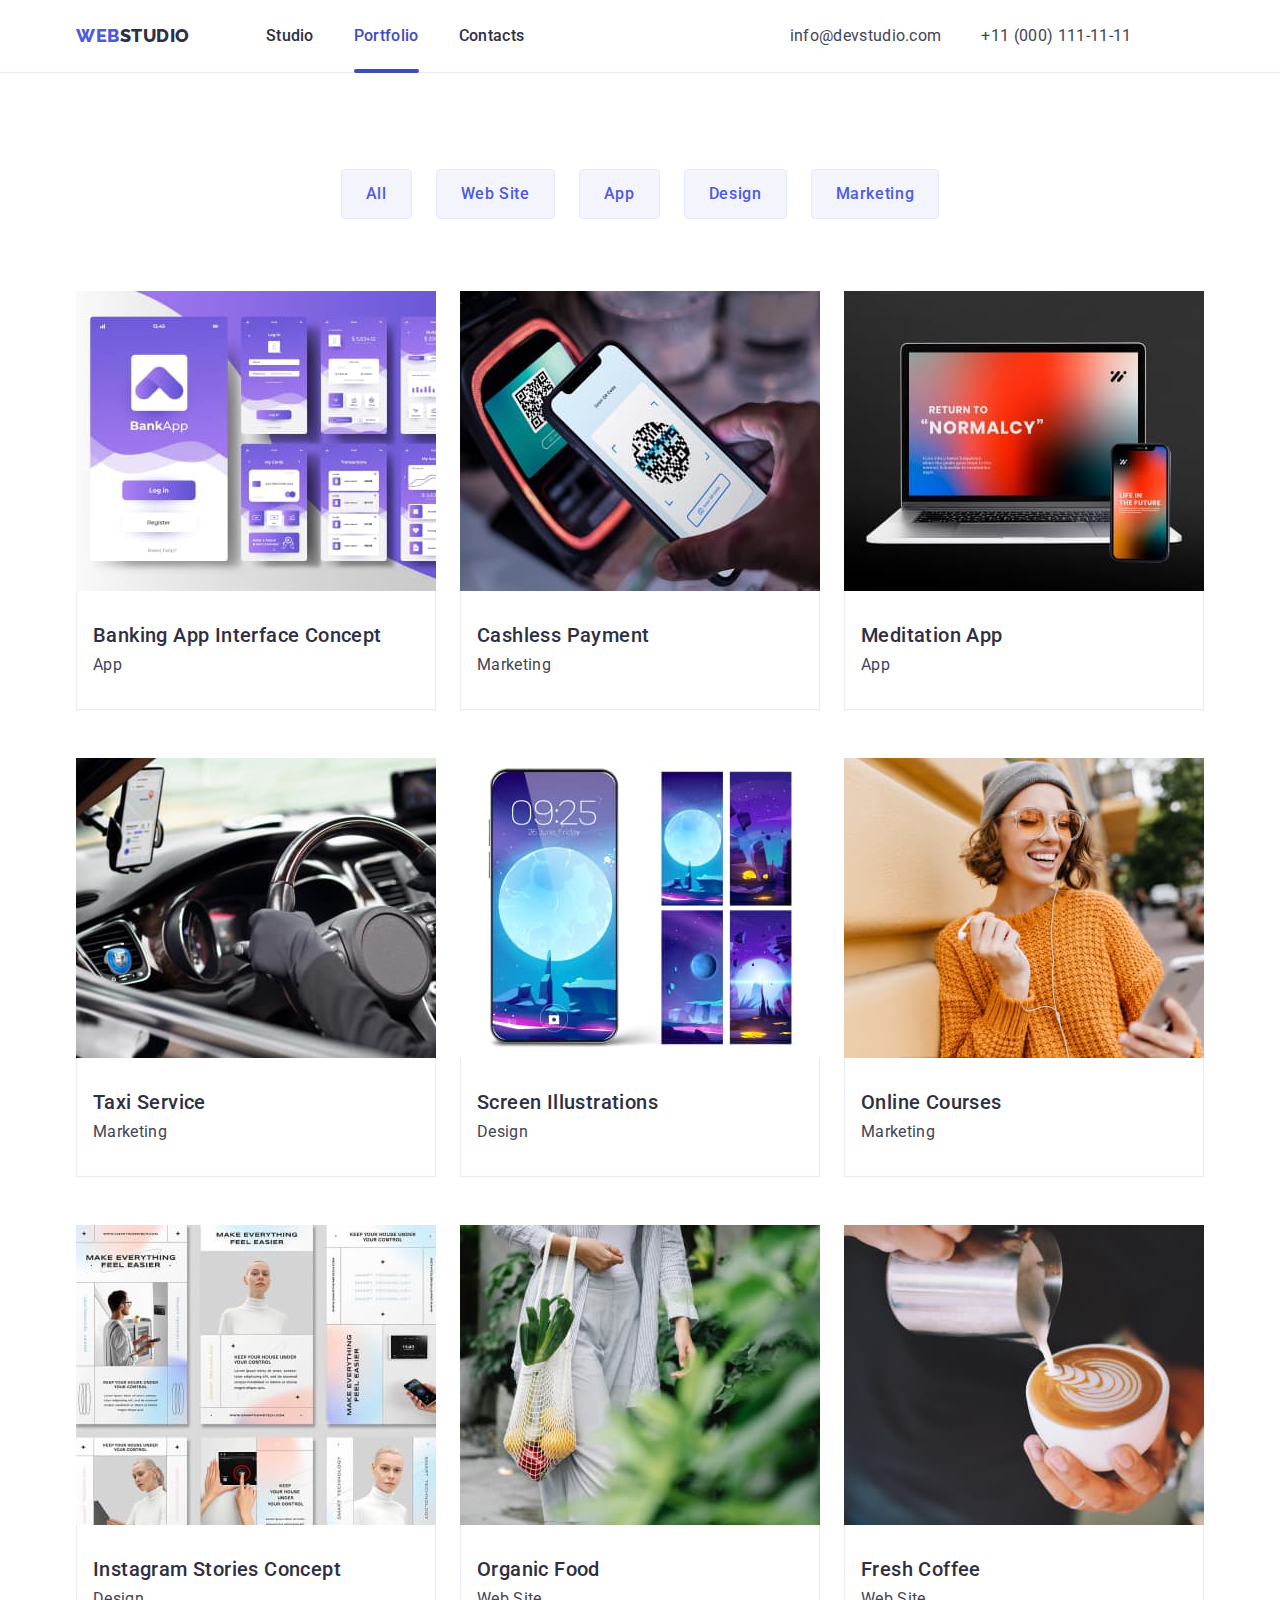
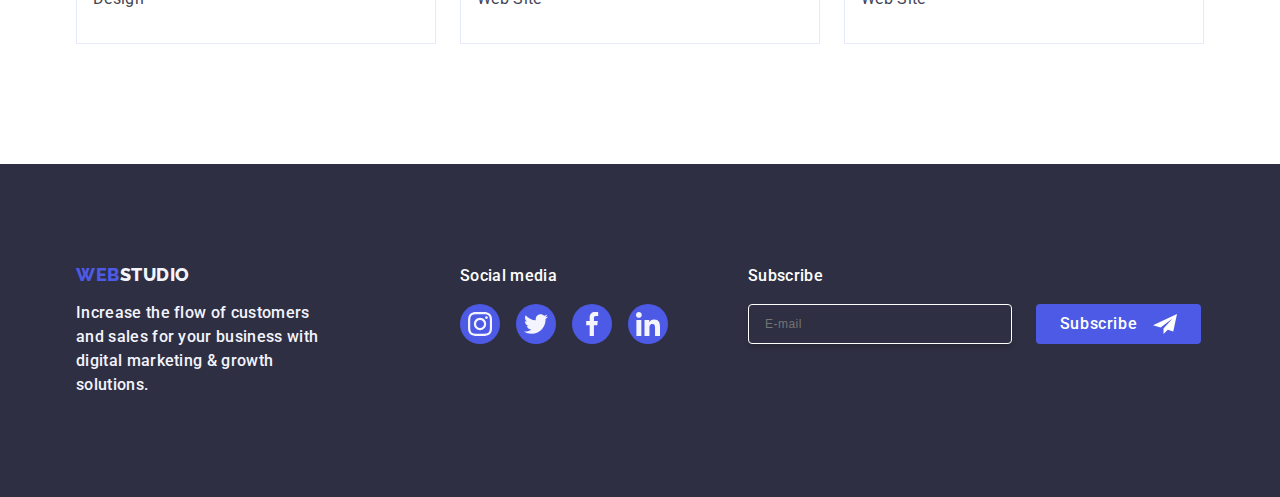
==== portfolio.html @ 2d486ebd "new reposytory" ====
<!DOCTYPE html>
<html lang="en">

<head>
    <meta charset="UTF-8">
    <meta name="viewport" content="width=device-width, initial-scale=1.0">
    <title>Document</title>
    <link href="https://fonts.googleapis.com/css2?family=Raleway:wght@800&family=Roboto:wght@400;500;700;900&display=swap"
        rel="stylesheet" />
    <link rel="stylesheet" href="https://cdnjs.cloudflare.com/ajax/libs/modern-normalize/2.0.0/modern-normalize.min.css"
        integrity="sha512-4xo8blKMVCiXpTaLzQSLSw3KFOVPWhm/TRtuPVc4WG6kUgjH6J03IBuG7JZPkcWMxJ5huwaBpOpnwYElP/m6wg=="
        crossorigin="anonymous" referrerpolicy="no-referrer" />
    <link rel="stylesheet" href="./css/styles.css">
</head> 
<body> 
    <header class="header-portfolio">
        <div class="div-portfolio container">
        <nav class="nav-portfolio">
            <a class="link logo" href="./index.html">Web<span class="logo-studio">Studio</span></a>          
            <ul class="list menu">                
                <li><a class="link link-nav style-header-portfolio-index" href="./index.html">Studio</a></li>
                <li><a class="link link-nav style-header-portfolio-index link-active" href="./portfolio.html">Portfolio</a></li>
                <li><a class="link link-nav style-header-portfolio-index" href="">Contacts</a></li>
            </ul>
        </nav>
        <address class="address address-top-portfolio">
        <ul class="list gap-forty">
            <li><a class="link link-portfolio" href="mailto:info@devstudio.com">info@devstudio.com</a></li>
            <li><a class="link link-portfolio" href="tel:+110001111111">+11 (000) 111-11-11</a></li>
        </ul>
        </address>
        </div>
    </header>
    <main>
        <section class="section-portfolio">
            <div class="container">
            <h1 class="visually-hidden">Wewnątrz tej sekcji musi być tekst-bedzie on ukryty</h1> <!--I sekcja-->
            <ul class="list justyfy gap-twenty-four">
            <li><button type="button" class="filter-button style-button-portfolio">All</button></li>
            <li><button type="button" class="filter-button style-button-portfolio">Web Site</button></li>
            <li><button type="button" class="filter-button style-button-portfolio">App</button></li>
            <li><button type="button" class="filter-button style-button-portfolio">Design</button></li>
            <li><button type="button" class="filter-button style-button-portfolio">Marketing</button></li>
            </ul>
            <ul class="list style-section-list">
            <li class="calc-forty-eight">
                <a class="link link-portfolio-style" href="">
                    <div class="contener-window">
                        <img src="./images/bankapp.jpg" width="360" height="300" alt="purple deskop with seven screens">
                        <p class="text-window">14 Stylish and User-Friendly App Design Concepts · Task Manager App · Calorie Tracker App · Exotic Fruit Ecommerce App ·
                        Cloud Storage App</p>
                    </div>
            <div class="section-style-photos">
                <h2 class="main-h-two text-decoration margin-bottom-eight">Banking App Interface Concept</h2>
                <p class="description">App</p>
            </div></a></li>
            <li class="calc-forty-eight">
                <a class="link link-portfolio-style" href="">
                    <div class="contener-window">
                        <img src="./images/nfc.jpg" width="360" height="300" alt="The moment you you pay with NFC">
                        <p class="text-window">14 Stylish and User-Friendly App Design Concepts · Task Manager App · Calorie Tracker App ·
                        Exotic Fruit Ecommerce App ·
                        Cloud Storage App</p>
                    </div>
            <div class="section-style-photos">
                <h2 class="main-h-two text-decoration margin-bottom-eight">Cashless Payment</h2>
                <p class="description">Marketing</p>
            </div></a></li>

            <li class="calc-forty-eight"><a class="link link-portfolio-style" href="">
                <div class="contener-window">
                <img src="./images/meditationapp.jpg" width="360" height="300" alt="screen of laptop and phone with red deskops">
                <p class="text-window">14 Stylish and User-Friendly App Design Concepts · Task Manager App · Calorie Tracker App ·
                    Exotic Fruit Ecommerce App ·
                    Cloud Storage App</p>
                </div>
            <div class="section-style-photos ">
                <h2 class="main-h-two text-decoration margin-bottom-eight">Meditation App</h2>
                <p class="description">App</p>
            </div></a></li>

            <li class="calc-forty-eight"><a class="link link-portfolio-style" href="">
                <div class="contener-window">
                    <img src="./images/taxi.jpg" width="360" height="300" alt="cockpit of taxi's driver">
                    <p class="text-window">14 Stylish and User-Friendly App Design Concepts · Task Manager App · Calorie Tracker App ·
                        Exotic Fruit Ecommerce App ·
                        Cloud Storage App</p>
                </div>
            <div class="section-style-photos">
                <h2 class="main-h-two text-decoration margin-bottom-eight">Taxi Service</h2>
                <p class="description">Marketing</p>
            </div></a></li>

            <li class="calc-forty-eight"><a class="link link-portfolio-style" href="">
                <div class="contener-window">
                    <img src="./images/screenphone.jpg" width="360" height="300" alt="photos of theme on mobile phone">
                    <p class="text-window">14 Stylish and User-Friendly App Design Concepts · Task Manager App · Calorie Tracker App ·
                        Exotic Fruit Ecommerce App ·
                        Cloud Storage App</p>
                </div>
            <div class="section-style-photos">
                <h2 class="main-h-two text-decoration margin-bottom-eight">Screen Illustrations</h2>
                <p class="description">Design</p>
            </div></a></li>

            <li class="calc-forty-eight "><a class="link link-portfolio-style" href="">
                <div class="contener-window">
                    <img src="./images/onlinecourse.jpg" width="360" height="300" alt="Woman with headphones during online course">
                    <p class="text-window">14 Stylish and User-Friendly App Design Concepts · Task Manager App · Calorie Tracker App ·
                    Exotic Fruit Ecommerce App ·
                    Cloud Storage App</p>
                </div>
            <div class="section-style-photos">
                <h2 class="main-h-two text-decoration margin-bottom-eight">Online Courses</h2>
                <p class="description">Marketing</p>
            </div></a></li>

            <li class="calc-forty-eight"><a class="link link-portfolio-style" href="">
                <div class="contener-window">
                    <img src="./images/instagram.jpg" width="360" height="300" alt="Six photos with instruction about stories concept">
                    <p class="text-window">14 Stylish and User-Friendly App Design Concepts · Task Manager App · Calorie Tracker App ·
                    Exotic Fruit Ecommerce App ·
                    Cloud Storage App</p>
                </div>
                    <div class="section-style-photos ">
                <h2 class="main-h-two text-decoration margin-bottom-eight">Instagram Stories Concept</h2>
                <p class="description">Design</p>
            </div></a></li>
            <li class="calc-forty-eight"><a class="link link-portfolio-style" href="">
                <div class="contener-window">
                    <img src="./images/organicfood.jpg" width="360" height="300" alt="Woman with a healthy food in a bag">
                    <p class="text-window">14 Stylish and User-Friendly App Design Concepts · Task Manager App · Calorie Tracker App ·
                    Exotic Fruit Ecommerce App ·
                    Cloud Storage App</p>
                </div>
            <div class="section-style-photos">
                <h2 class="main-h-two text-decoration margin-bottom-eight">Organic Food</h2>
                <p class="description">Web Site</p>
            </div></a></li>

            <li class="calc-forty-eight"><a class="link link-portfolio-style" href="">
                <div class="contener-window">
                    <img src="./images/freshcoffe.jpg" width="360" height="300" alt="Cup of coffee holding by barista">
                    <p class="text-window">14 Stylish and User-Friendly App Design Concepts · Task Manager App · Calorie Tracker App ·
                        Exotic Fruit Ecommerce App ·
                        Cloud Storage App</p>
                    </div>
            <div class="section-style-photos">
                <h2 class="main-h-two text-decoration margin-bottom-eight">Fresh Coffee</h2>
                <p class="description">Web Site</p>
            </div></a></li>
        </ul>
        </div>
        </section>
    </main>
    <footer class="footer">
    <div class="container footer-portfolio">
        <div class=" margin-right">
        <a href="/" class="link logo footer-link-style">Web<span class="footer-studio">Studio</span></a>
        <p class="akapit-footer"> Increase the flow of customers and sales for your business with digital marketing & growth solutions.</p>
        </div>
        <div class="margin-right-eighty">
            <p class="social-media-footer">Social media</p>
            <ul class="ul-social-media-footer">
                <li class="li-social-media">
                    <a href="#" class="link-footer">
                        <svg width="24" height="24" class="fill">
                            <use href="./images/icons.svg#icon-instagram-2"> </use>
                        </svg>
                    </a>
                </li>
                <li class="li-social-media">
                    <a href="#" class="link-footer">
                        <svg width="24" height="24" class="fill">
                            <use href="./images/icons.svg#icon-twitter-1"> </use>
                        </svg>
                    </a>
                </li>
                <li class="li-social-media">
                    <a href="#" class="link-footer">
                        <svg width="24" height="24" class="fill">
                            <use href="./images/icons.svg#icon-facebook-1"> </use>
                        </svg>
                    </a>
                </li>
                <li class="li-social-media">
                    <a href="#" class="link-footer">
                        <svg width="24" height="24" class="fill">
                            <use href="./images/icons.svg#icon-linkedin-1"> </use>
                        </svg>
                    </a>
                </li>
            </ul>
        </div>
        <div class="formular">
            <p class="p-formular">Subscribe</p>
            <form class="form-formular gap-twenty-four ">
                <label class="label">
                    <input class="input-formular" name="bracket" type="email" placeholder="E-mail" required/>
                </label>
                <button type="submit" class="button-formular">Subscribe
                    <svg width="24" height="24" class="svg-formular">
                        <use href="./images/icons.svg#icon-Frame-3"></use>
                    </svg>
                </button>
            </form>
        </div>
        </div>
    </footer>
</body>
 </html>
---- css/styles.css ----
:root{
--navy-blue-color:#2e2f42;
--iris-color: #4d5ae5;
--ocean-color: #404bbf;
--green-color:#31D0AA; 
--slate-color: #434455;
--white-color: #ffffff;
--cloud-color: #f4f4fd;
--light-slate-color: #8E8F99;
--corn-flower-color:#E7E9FC;
--navy-blue-modal-color:#F4F4FD;
--second-heading-size:36px;
--second-heading-weight:700;
--third-heading-size:20px;
--third-heading-weight:500;
/*tu wpisujemy wszystkie kolory na stornie z figmy style guide*/
}
*{
    box-sizing: border-box;
    padding: 0;
    margin: 0;
}
body {
    font-family: 'Roboto', sans-serif;
    color: var(--slate-color);
    background-color: #FFFFFF;
    font-weight: 500;
}

/*tam gdzie nie ma przydzielonego pliku html to znaczy ze jest wspolny*/
img {
    display: block;
}
li{list-style-type:none;}

.logo{  
    font-family: "Raleway", sans-serif;
    font-weight: 800;
    font-size: 18px;
    line-height: 1.17;
    letter-spacing: 0.03em;
    text-transform: uppercase;
    color:var(--iris-color);
    text-decoration: none;
    margin-right: 76px;     /* <-- dodałem to przed chwilą*/
}

.link{
 text-decoration: none; /*dodałem padding tutaj w hw02 tu go nie bylo*/ 
 padding: 24px 0;
}
.logo-studio{
    color:var(--navy-blue-color);
/*logo studio nalezy do portfolio*/
}

.list{ 
    list-style: none;
    display: flex; /*<-- dodałem to w hw03*/
    /*margin: 0;/*<-- dodałem to w hw03 być może trzeba będzie usunąć*/
    padding-left: 0;/*<-- dodałem to w hw03 być może trzeba będzie usunąć*/
}

.link-nav{  
font-weight: 500;
font-size: 16px;
line-height: 1.5;
letter-spacing: 0.02em;
color: #2e2f42;
text-decoration: none;
display: inline-block;
}

.link:hover{
    color:var(--ocean-color);
} /*Pseudoklasa podświetlająca przy najeździe myszki */

.link:focus{
color:var(--ocean-color);
} /*podświetlenie butonna(obszaru w koło napisu) */

.address{
    font-style: normal;
    padding-left: 332px;
    font-weight: 400;
}
.address-top-index{
    margin: auto;
    padding-left: 193px;

        /* bo margin jest 16 w linkach a ja nie mam marginu w addresie- reguluje to paddingiem*/
}
.address-top-portfolio{
    margin: auto;
    padding-left: 193px;
    /*tylko portfolio*/
}
.address-link{
font-size: 16px;
line-height: 1.5;
color: var(--slate-color);
list-style: none;
letter-spacing: 0.02em;
text-decoration: none;
}
.address-link:hover{
    color: var(--ocean-color);
}
.address-link:focus{
    color: var(--ocean-color);
}

.filters-list{
color: #4D5AE5;
}

.filter-button:hover{
    color: var(--white-color);
    background-color: var(--ocean-color);
    border: 1px solid transparent;
    box-shadow: 0px 3px 1px rgba(0, 0, 0, 0.1),
        0px 2px 1px rgba(0, 0, 0, 0.08),
        0px 2px 2px rgba(0, 0, 0, 0.12);
}
.filter-button:focus{
    color: var(--white-color);
    background-color:var(--ocean-color);
    border: 1px solid transparent;
    box-shadow: 0px 3px 1px rgba(0, 0, 0, 0.1),
        0px 2px 1px rgba(0, 0, 0, 0.08),
        0px 2px 2px rgba(0, 0, 0, 0.12);
} 

.filter-button{
    font-family: inherit;
    font-weight: 500;
    font-size: 16px;
    line-height: 1.5;
    letter-spacing: 0.04em;
    cursor: pointer;   
    color:var(--iris-color);
    background-color: var(--cloud-color);
/*filter-button należy do Portfolio*/
transition: color 250ms cubic-bezier(0.4, 0, 0.2, 1),
        background-color 250ms cubic-bezier(0.4, 0, 0.2, 1),
        border-color 250ms cubic-bezier(0.4, 0, 0.2, 1),
        box-shadow 250ms cubic-bezier(0.4, 0, 0.2, 1); /*HW-05*/
}

.main-h-two{
    font-weight: 500;
    font-size: 20px;
    line-height: 1.2;
    letter-spacing: 0.02em;
    color: var(--navy-blue-color);
/*main-h-two nalezy do portfolio*/
}
.description{
line-height: 1.5;
letter-spacing: 0.02em;
/*nalezy do portfolio*/
color: var(--slate-color);
}
.footer{
    background-color: var(--navy-blue-color);
    line-height: 1.5;
    letter-spacing: 0.02em;
    padding: 100px 0;
    /*nalezy do portfolio*/
}
.footer-studio{
    color: var(--cloud-color);
/*nalezy do portfolio*/
}
.footer-studio-index{
    color: var(--cloud-color);
    background-color: var(--navy-blue-color);
}
.footer-index{
    line-height: 1.5;
    background-color: var(--navy-blue-color);
    letter-spacing: 0.02em;
    padding: 100px 0;
}

.section-four{
    background-color: var(--cloud-color);
/*nalezy do index*/
padding: 120px 0;
}
.header-four{
    font-size: 36px;
    line-height: 1.11;
    text-align: center;
    letter-spacing: 0.02em;
    text-transform: capitalize;
    color: var(--navy-blue-color);
    margin-bottom: 72px;
/*nalezy do index*/
}
.markguerrero{
    background-color: var(--white-color);
    border-radius: 0px 0px 4px 4px;
/*nalezy do index*/
}
.generalheader{
font-weight: 500;
font-size: 20px;
line-height: 1.2;
letter-spacing: 0.02em;
color: var(--navy-blue-color);
text-align: center;
margin-bottom: 8px;
/*nalezy do index w sekcji 4*/
}
.akapit{
font-size: 16px;
line-height: 1.5;
letter-spacing: 0.02em;
text-align: center;
/*nalezy do index tylko w sekcji 4*/
padding-bottom: 8px;
}
.header-three{
    font-size: 36px;
    line-height: 1.11;
    text-align: center;
    letter-spacing: 0.02em;
    text-transform: capitalize;
    color: var(--navy-blue-color);
/*nalezy do index*/
    margin-bottom: 72px;
}
.header-two{
    font-weight: 500;
    font-size: 20px;
    line-height: 1.2;
    letter-spacing: 0.02em;
    color: var(--navy-blue-color);

/*nalezy do index*/
}
.akapit-two{
    line-height: 1.5;
    letter-spacing: 0.02em;
    color: var(--slate-color);
/*nalezy do index*/
}
.section-one{
    background-color: var(--navy-blue-color);
    padding: 188px 0;

/*nalezy do index*/
}
.header-one{
    font-size: 56px;
    font-family: 'Roboto', sans-serif;
    font-weight: 700;
    line-height: 1.07;
    text-align: center;
    letter-spacing: 0.02em;
    color: var(--white-color);
    max-width: 496px;
    /*nalezy do index*/
}
.padding-index{
    margin: auto; 
}
.button-one{
    background-color: var(--iris-color);
    color: var(--white-color);
    font-family: 'Roboto',sans-serif;
    font-weight: 500;
    font-size: 16px;
    line-height: 1.5;
    letter-spacing: 0.04em;
    cursor: pointer;
    /*nalezy do index*/
    display: block; /*nowe!*/
    min-width: 169px; /*nowe!*/
    height: 56px; /*nowe!*/
    border: none; /*nowe!*/
    border-radius: 4px; /*nowe!*/
    cursor: pointer; /*nowe!*/
    transition: background-color 250ms cubic-bezier(0.4, 0, 0.2, 1); /*hw-05*/
}
.button-margin{
    margin-left: 488.5px;
    margin-top: 48px;
}
.button-one:hover{
background-color: var(--ocean-color);
}
.button-one:focus{
    background-color: var(--ocean-color);
}
.logo-header{
    color: var(--navy-blue-color);
    /*nalezy do index*/
}

.link-index{
    font-size: 16px;
    line-height: 1.5;
    letter-spacing: 0.02em;
    color:var(--slate-color);
    /*nalezy do index*/
    transition: color 250ms cubic-bezier(0.4, 0, 0.2, 1);
}
.akapit-footer{
    color: var(--cloud-color);
    max-width: 264px;
    
}
.link-portfolio{
    line-height: 1.5;
    letter-spacing: 0.02em;
    color: var(--slate-color);
    /*nalezy do porfolio*/
    transition: color 250ms cubic-bezier(0.4, 0, 0.2, 1);
}
.header{
    border-bottom: 1px solid #e7e9fc;
    box-shadow: 0px 2px 1px rgba(46, 47, 66, 0.08),
        0px 1px 1px rgba(46, 47, 66, 0.16),
        0px 1px 6px rgba(46, 47, 66, 0.08);
}

.div{
    display: flex;
}
.container{
    width: 1158px;
    margin: 0 auto;
    padding-left: 15px;
    padding-right: 15px;
}
.nav{
    display: flex;
    align-items: center;
}
.menu{
    display: flex;
    gap: 40px; 
}
.section-two{
    padding: 120px 0;
    font-weight: 400;
}
.list-section-two{
    list-style: none;
    display: flex;
    gap: 24px;
/*dodano klasę do hw03*/
}
.style-two{
    width: calc((100% - 72px)/4); /*to jest trudne*/
}

.section-three{
    padding-bottom: 120px;
}

.style-three{
   flex-basis: calc((100%-3*16px)/3);
}
.padding-eight{
    margin-bottom: 8px;
}
.gap-forty{
    gap: 40px;
}
.gap-twenty-four{
    gap: 24px;
}
.div-section-four{
    padding: 32px 0px;
}
.footer-link-style{
    display: inline-block;
    margin-bottom: 16px;
    padding: 0;
}
.header-portfolio{
    border-bottom: 1px solid #e7e9fc;
}
.div-portfolio{
    display: flex;
    width: 1158px;
    margin: 0 auto;
    padding: 0 15px;
}
.nav-portfolio{
    display: flex;
    align-items: center;
}
.style-header-portfolio-index{
    padding: 24px 0;
    /*HW-05 poniżej dodano*/
}

.link-active{
    /*HW-05 poniżej dodano*/
        position: relative;
        color: var(--ocean-color);
        transition: color 250ms cubic-bezier(0.4, 0, 0.2, 1);
}
.link-active::after{
    content: "";
    position: absolute;
    left: 0;
    bottom: -1px;
    height: 4px;
    background-color: var(--ocean-color);
    border-radius: 2px;
    width: 100%;
}



.section-portfolio{
    padding-top: 96px;
    padding-bottom: 120px;
}
.justyfy{
    justify-content: center;
    margin-bottom: 72px;
}
.style-button-portfolio{
    padding: 12px 24px;
    border: 1px solid #e7e9fc;
    border-radius: 4px;
}
.style-section-list{
    flex-wrap: wrap;
    column-gap: 24px;
    row-gap: 48px;
    }
.calc-forty-eight{
    display: block; 
    width: calc((100% - 48px)/3);
    cursor: pointer;
    font-weight: 400;
}
.section-style-photos{
    padding: 32px 16px;
    border: 1px solid #e7e9fc;
    border-top: none;
}
.visually-hidden{
    position: absolute;
    width: 1px;
    height: 1px;
    margin: -1px;
    border: 0;
    padding: 0;
    white-space: nowrap;
    clip-path: inset(100%);
    clip: rect(0 0 0 0);
    overflow: hidden;
}
.margin-bottom-eight{
    margin-bottom: 6px;
}
.text-decoration{
    text-decoration: none;
}

.style-section-index{
    max-width: 1440px;
    background-repeat: no-repeat;
    background-position: center;
    background-size: cover;
    background-image: linear-gradient(rgba(46, 47, 66, 0.7), rgba(46, 47, 66, 0.7)), url(../images/people-office.jpg);
    margin: auto;
}
.div-icon-index{
    display: flex;
    align-items: center;
    justify-content: center;
    height: 112px;
    background-color: var(--cloud-color);
    border-radius: 4px;
    margin-bottom: 8px;
}
.socials-index{
    display: flex;
    justify-content: center;
    gap: 24px;
}
.instagram{
    width: 40px;
    height: 40px;
}
.link-socials{
    width: 100%;
    height: 100%;
    background-color: var(--iris-color);
    border-radius: 50%;
    display: flex;
    align-items: center;
    justify-content: center;
    transition: background-color 250ms cubic-bezier(0.4, 0, 0.2, 1);
    /*hw-05*/

}
.link-socials:hover{
    background-color: var(--ocean-color);
}
.link-socials:focus{
    background-color: var(--ocean-color);
}
.svg-socials{
    fill: var(--cloud-color) /*hw-04*/
}
.section-five{
    padding-top: 120px;
    padding-bottom: 120px;
}
.customers{
    font-size: 36px;
    line-height: 1.11;
    color: var(--navy-blue-color);
    margin-bottom: 72px;
    padding-left: 472.5px;
}
.customers-list{
    display: flex;
    gap: 24px;
}
.customers-logos{
    width: calc((100% - 120px) / 6);
    height: 88px;   
}
.customers-link{
    width: 100%;
    height: 100%;
    border: 1px solid #8e8f99;
    border-radius: 4px;
    display: flex;
    align-items: center;
    justify-content: center;
    color: var(--light-slate-color);
    transition: border-color 250ms cubic-bezier(0.4, 0, 0.2, 1),
            color 250ms cubic-bezier(0.4, 0, 0.2, 1);
}
.customers-link:hover{
    border-color: var(--ocean-color);
    color: var(--ocean-color);
}
.customers-link:focus{
    border-color: var(--ocean-color);
    color: var(--ocean-color);
}
.customers-svg{
    fill: currentColor;
}
.div-footer{
    display: flex;
    align-items: baseline;
}
.margin-right{
    margin-right: 120px;
}
.social-media-footer{
font-weight: 500;
font-size: 16px;
line-height: 1.5;
letter-spacing: 0.02em;
color: var(--white-color);
margin-bottom: 16px;
}
.ul-social-media-footer{
    display: flex;
    gap: 16px;
}
.li-social-media{
    height: 40px;
    width: 40px;
}
.link-footer{
    width: 100%;
    height: 100%;
    background-color: var(--iris-color);
    border-radius: 50%;
    display: flex;
    align-items: center;
    justify-content: center;
        transition: background-color 250ms cubic-bezier(0.4, 0, 0.2, 1);
            /*hw-05*/
}
.link-footer:hover {
    background-color: var(--green-color);
}
.link-footer:focus{
    background-color: var(--green-color);
}
.link-portfolio-style{
    display: block;
    padding: 0;
    transition: box-shadow 250ms cubic-bezier(0.4, 0, 0.2, 1);
}
.link-portfolio-style:hover .text-window{
    box-shadow: 0px 1px 6px rgba(46, 47, 66, 0.08),
            0px 1px 1px rgba(46, 47, 66, 0.16),
            0px 2px 1px rgba(46, 47, 66, 0.08);
    transform: translateY(0%);
}
.link-portfolio-style:focus .text-window{
    box-shadow: 0px 1px 6px rgba(46, 47, 66, 0.08),
            0px 1px 1px rgba(46, 47, 66, 0.16),
            0px 2px 1px rgba(46, 47, 66, 0.08);
    transform: translateY(0%);
}
.footer-portfolio{
    display: flex;
    align-items: baseline;
}
.fill{
    fill: var(--cloud-color);
}
.box-shadow{
        box-shadow: 0px 1px 6px rgba(46, 47, 66, 0.08),
                0px 1px 1px rgba(46, 47, 66, 0.16),
                0px 2px 1px rgba(46, 47, 66, 0.08);

}
.modal{
    position: fixed;
    top: 0;
    left: 0;
    width: 100%;
    height: 100%;
    background-color: rgba(46, 47, 66, 0.4);
    transition: opacity 250ms cubic-bezier(0.4,0,0.2,1), visibility 250ms cubic-bezier(0.4, 0, 0.2, 1);
}
.is-hidden{
    opacity: 0;
    visibility: hidden;
    pointer-events: none;
}
.modal-window{
    padding: 72px 24px 24px 24px;
        /*hw-06*/
    position: absolute;
    top: 50%;
    left: 50%;
    transform: translate(-50%, -50%) scale(1);
    width: 408px;
    min-height: 584px;
    background: #fcfcfc;
    box-shadow: 0px 1px 1px rgba(0, 0, 0, 0.14),
        0px 1px 3px rgba(0, 0, 0, 0.12),
        0px 2px 1px rgba(0, 0, 0, 0.2);
    border-radius: 4px;
    transition: transform 250ms cubic-bezier(0.4, 0, 0.2, 1);
}
.modal-button{
    position: absolute;
    top: 24px;
    right: 24px;
    width: 24px;
    height: 24px;
    border-radius: 50%;
    display: flex;
    align-items: center;
    justify-content: center;
    background-color: var(--corn-flower-color);
    border: 1px solid rgba(0, 0, 0, 0.1);
    padding: 0;
    cursor: pointer;
    transition: background-color 250ms cubic-bezier(0.4, 0, 0.2, 1), border 250ms cubic-bezier(0.4, 0, 0.2, 1);
}
.modal-button:hover,
.modal-button:focus{
    background-color: var(--ocean-color);
    border: none;
    fill: var(--white-color);
}
.svg-modal{
    transition: fill 250ms cubic-bezier(0.4, 0, 0.2, 1);
}
.svg-modal:hover,
.svg-modal:focus{
    fill: var(--white-color);
}
.contener-window{
    position: relative;
    overflow: hidden;
}
.text-window{
    position: absolute;
    top:0;
    font-size: 16px;
    line-height: 1.5;
    letter-spacing: 0.02em;
    color:var(--cloud-color);
    padding: 40px 32px;
    background: var(--iris-color);
    height: 100%;
    width: 100%;
    transform: translateY(100%);
    transition: transform 250ms cubic-bezier(0.4, 0, 0.2, 1);
}
.formular{
    margin-top: 0;
}
.margin-right-eighty{
    margin-right: 80px;
}
.p-formular{
    margin-bottom: 16px;
    font-weight: 500;
    font-size: 16px;
    line-height: 1.5;
    letter-spacing: 0.02em;
    color: var(--white-color);
}
.form-formular{
    display: flex;
}
.label{

}
.input-formular{
    width: 264px;
    height: 40px;
    border: 1px solid var(--white-color);
    background-color: transparent;
    font-size: 12px;
    line-height: 1.5;
    letter-spacing: 0.04em;
    padding-left: 16px;
    box-shadow: 0px 4px 4px 0px rgba(0, 0, 0, 0.15);
    border-radius: 4px;
    color: var(--white-color);
}

.button-formular{
    min-width: 165px;
    height: 40px;
    display: flex;
    justify-content: center;
    align-items: center;
    font-family: 'Roboto', sans-serif;
    font-size: 16px;
    font-weight: 500;
    line-height: 1.5;
    letter-spacing: 0.04em;
    color: var(--white-color);
    cursor: pointer;
    background-color: var(--iris-color);
    border: none;
    border-radius: 4px;
}
.svg-formular{
    margin-left: 16px;
}
.p-modal{
    font-weight: 500;
    font-size: 16px;
    line-height: 1.5;
    text-align: center;
    letter-spacing: 0.02em;
    color: var(--navy-blue-color);
    margin-bottom: 16px;
}
.form-modal{
    margin-bottom: 8px;
}
.modal-label{
    font-size: 12px;
    line-height: 1.17;
    letter-spacing: 0.04em;
    color: var(--light-slate-color);
    display: block;
    margin-bottom: 4px;
}
.input-icon{
    position: relative;
}
.input{
    width: 100%;
    height: 40px;
    border: 1px solid rgba(46, 47, 66, 0.4);
    border-radius: 4px;
    background-color: transparent;
    padding-left: 38px;
    outline: transparent;
    transition: border-color 250ms cubic-bezier(0.4, 0, 0.2, 1);
}
.input:hover,
.input:focus,
.input:active {
    border-color: var(--iris-color);
}
.input:hover + .svg-form,
.input:focus + .svg-form,
.input:active + .svg-form {
    fill:var(--iris-color);
}
.svg-form{
    position: absolute;
    left: 16px;
    top:50%;
    transform: translateY(-50%);
    transition: fill 250ms cubic-bezier(0.4, 0, 0.2, 1);
}
.form-section-four{
    margin-bottom: 16px;
}
.textarea{
    width: 100%;
    height: 120px;
    font-size: 12px;
    line-height: 1.17;
    letter-spacing: 0.04em;
    color: rgba(46, 47, 66, 0.4);
    border: 1px solid rgba(46, 47, 66, 0.4);
    border-radius: 4px;
    background-color: transparent;
    padding: 8px 16px;
    outline: transparent;
    resize: none;
    transition: border-color 250ms cubic-bezier(0.4, 0, 0.2, 1);
}
.textarea:focus{
    border-color: var(--iris-color);
}
.textarea::placeholder{
    color: var(--white-color);
}
.form-section-five{
    margin-bottom: 24px;
}
.label-modal-five{
    display: block;
    font-size: 12px;
    line-height: 1.17;
    letter-spacing: 0.04em;
    color: var(--light-slate-color);
}
.label-modal-five::after {
    border: none;
    fill: var(--cloud-color);
}
.span-modal{
    width: 16px;
    height: 16px;
    border: 1px solid rgba(46, 47, 66, 0.4);
    border-radius: 2px;
    transition: background-color 250ms cubic-bezier(0.4, 0, 0.2, 1),
     border 250ms cubic-bezier(0.4, 0, 0.2, 1), fill 250ms cubic-bezier(0.4, 0, 0.2, 1);
    display: inline-flex;
    align-items: center;
    justify-content: center;
    fill: transparent;
}
.a-modal{
    color: var(--iris-color);
}
.button-modal{
    display: block;
    min-width: 169px;
    height: 56px;
    font-family: 'Roboto' sans-serif;
    font-size: 16px;
    font-weight: 500;
    line-height: 1.5;
    letter-spacing: 0.04em;
    color: var(--white-color);
    cursor: pointer;
    background-color: var(--iris-color);
    border: none;
    border-radius: 4px; /*jest wyżej, powtórka?*/
    font-size: 16px;/*jest wyżej, powtórka?*/
    font-weight: 500;/*jest wyżej, powtórka?*/
    line-height: 1.5;/*jest wyżej, powtórka?*/
    letter-spacing: 0.04em;/*jest wyżej, powtórka?*/
    color: var(--white-color);/*jest wyżej, powtórka?*/
    cursor: pointer;/*jest wyżej, powtórka?*/
    transition: background-color 250ms cubic-bezier(0.4, 0, 0.2, 1);
    margin: auto;
}
.visually-hidden:checked + .label-modal-five span{
    background-color: var(--ocean-color);
    border: none;
    fill: var(--cloud-color);
}
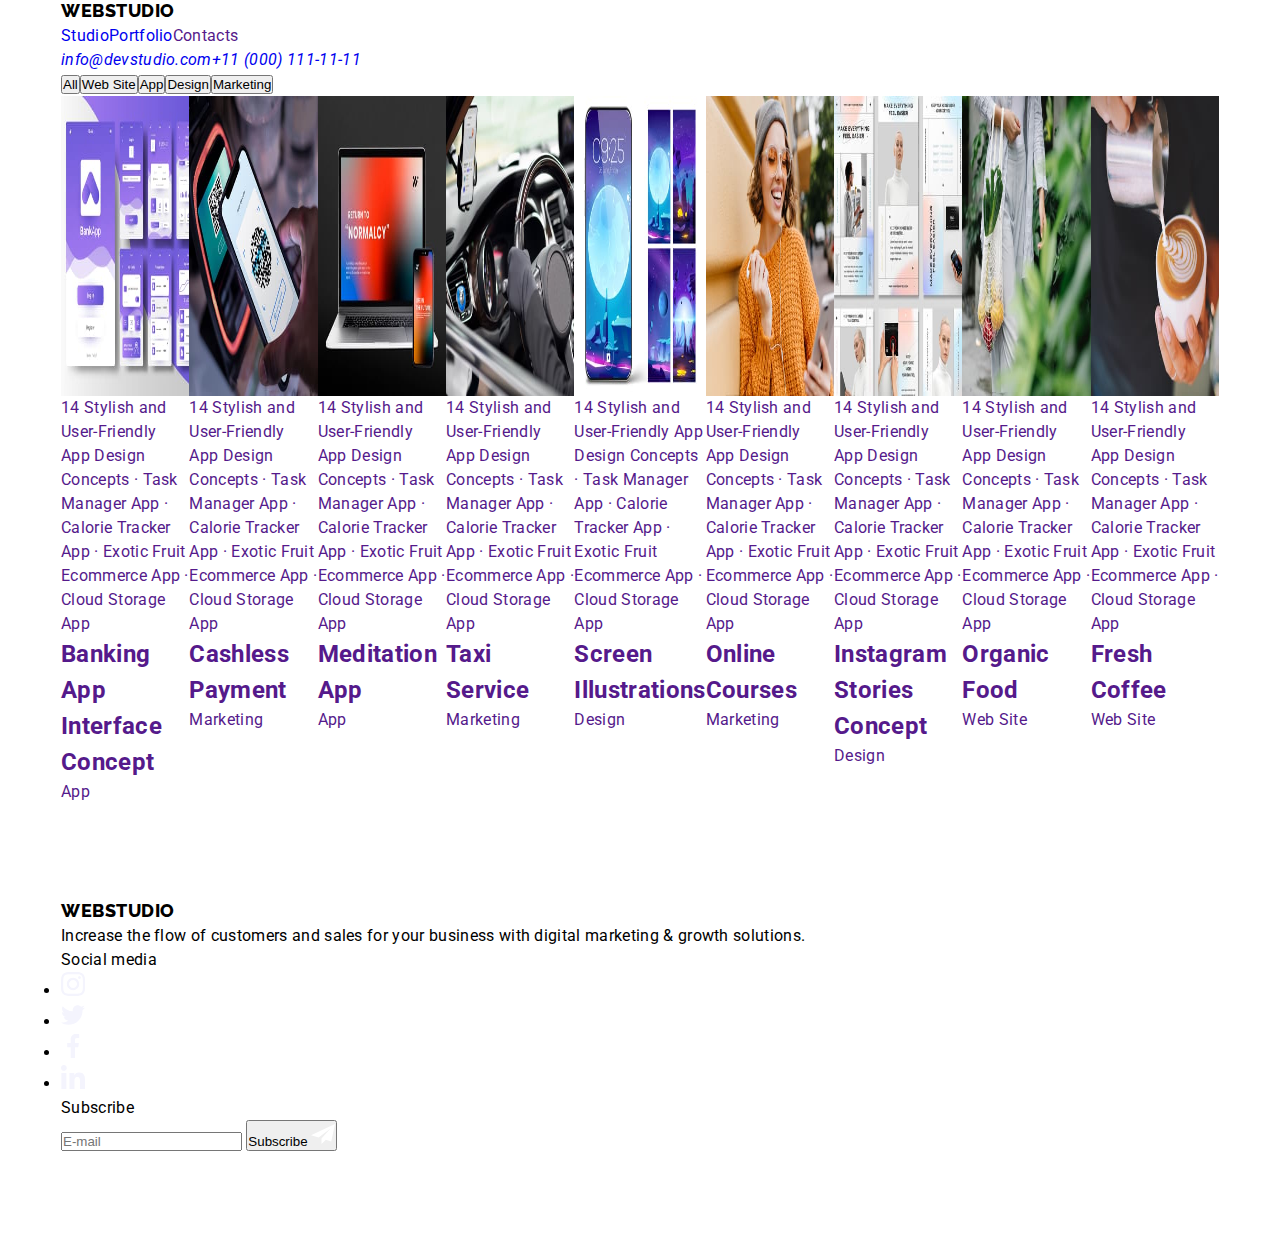
==== commit 8a683d31: "update" ====
--- a/portfolio.html
+++ b/portfolio.html
@@ -51,7 +51,7 @@
                         Cloud Storage App</p>
                     </div>
             <div class="section-style-photos">
-                <h2 class="main-h-two text-decoration margin-bottom-eight">Banking App Interface Concept</h2>
+                <h2 class="main-h-two text-decoration margin-bottom-six">Banking App Interface Concept</h2>
                 <p class="description">App</p>
             </div></a></li>
             <li class="calc-forty-eight">
--- a/css/styles.css
+++ b/css/styles.css
@@ -15,439 +15,93 @@
 --third-heading-weight:500;
 /*tu wpisujemy wszystkie kolory na stornie z figmy style guide*/
 }
-*{
-    box-sizing: border-box;
+
+* {
+    margin: 0;
     padding: 0;
-    margin: 0;
-}
+}
+
 body {
-    font-family: 'Roboto', sans-serif;
-    color: var(--slate-color);
-    background-color: #FFFFFF;
-    font-weight: 500;
-}
-
-/*tam gdzie nie ma przydzielonego pliku html to znaczy ze jest wspolny*/
+    font-family: "Roboto", sans-serif;
+    font-size: 16px;
+    font-weight: 400;
+    line-height: 1.5;
+    letter-spacing: 0.02em;
+    color: var(--TEXT);
+    background-color: var(--WHITE);
+}
+
 img {
     display: block;
-}
-li{list-style-type:none;}
-
-.logo{  
-    font-family: "Raleway", sans-serif;
-    font-weight: 800;
-    font-size: 18px;
-    line-height: 1.17;
-    letter-spacing: 0.03em;
-    text-transform: uppercase;
-    color:var(--iris-color);
+    max-width: 100%;
+}
+
+.clear-style {
+    -moz-appearance: none;
+    -webkit-appearance: none;
+    appearance: none;
+}
+
+/* ---------------------------- COMMON */
+.container {
+    min-width: 428px;
+    margin: 0 auto;
+    padding: 0 15px;
+}
+
+.section {
+    padding: 120px 0;
+}
+
+.section-title {
+    margin-bottom: 72px;
+    text-align: center;
+    font-size: 36px;
+    font-weight: 700;
+    line-height: 1.11;
+    text-transform: capitalize;
+    color: var(--DARK);
+}
+
+.list {
+    display: flex;
+    list-style-type: none;
+}
+
+.wrap {
+    flex-wrap: wrap;
+}
+
+.link {
     text-decoration: none;
-    margin-right: 76px;     /* <-- dodałem to przed chwilą*/
-}
-
-.link{
- text-decoration: none; /*dodałem padding tutaj w hw02 tu go nie bylo*/ 
- padding: 24px 0;
-}
-.logo-studio{
-    color:var(--navy-blue-color);
-/*logo studio nalezy do portfolio*/
-}
-
-.list{ 
-    list-style: none;
-    display: flex; /*<-- dodałem to w hw03*/
-    /*margin: 0;/*<-- dodałem to w hw03 być może trzeba będzie usunąć*/
-    padding-left: 0;/*<-- dodałem to w hw03 być może trzeba będzie usunąć*/
-}
-
-.link-nav{  
-font-weight: 500;
-font-size: 16px;
-line-height: 1.5;
-letter-spacing: 0.02em;
-color: #2e2f42;
-text-decoration: none;
-display: inline-block;
-}
-
-.link:hover{
-    color:var(--ocean-color);
-} /*Pseudoklasa podświetlająca przy najeździe myszki */
-
-.link:focus{
-color:var(--ocean-color);
-} /*podświetlenie butonna(obszaru w koło napisu) */
-
-.address{
-    font-style: normal;
-    padding-left: 332px;
-    font-weight: 400;
-}
-.address-top-index{
-    margin: auto;
-    padding-left: 193px;
-
-        /* bo margin jest 16 w linkach a ja nie mam marginu w addresie- reguluje to paddingiem*/
-}
-.address-top-portfolio{
-    margin: auto;
-    padding-left: 193px;
-    /*tylko portfolio*/
-}
-.address-link{
-font-size: 16px;
-line-height: 1.5;
-color: var(--slate-color);
-list-style: none;
-letter-spacing: 0.02em;
-text-decoration: none;
-}
-.address-link:hover{
-    color: var(--ocean-color);
-}
-.address-link:focus{
-    color: var(--ocean-color);
-}
-
-.filters-list{
-color: #4D5AE5;
-}
-
-.filter-button:hover{
-    color: var(--white-color);
-    background-color: var(--ocean-color);
-    border: 1px solid transparent;
-    box-shadow: 0px 3px 1px rgba(0, 0, 0, 0.1),
-        0px 2px 1px rgba(0, 0, 0, 0.08),
-        0px 2px 2px rgba(0, 0, 0, 0.12);
-}
-.filter-button:focus{
-    color: var(--white-color);
-    background-color:var(--ocean-color);
-    border: 1px solid transparent;
-    box-shadow: 0px 3px 1px rgba(0, 0, 0, 0.1),
-        0px 2px 1px rgba(0, 0, 0, 0.08),
-        0px 2px 2px rgba(0, 0, 0, 0.12);
-} 
-
-.filter-button{
-    font-family: inherit;
+}
+
+.item-title {
+    margin-bottom: 8px;
+    font-size: 20px;
     font-weight: 500;
+    line-height: 1.2;
+    color: var(--DARK);
+}
+
+.item-txt {
     font-size: 16px;
     line-height: 1.5;
-    letter-spacing: 0.04em;
-    cursor: pointer;   
-    color:var(--iris-color);
-    background-color: var(--cloud-color);
-/*filter-button należy do Portfolio*/
-transition: color 250ms cubic-bezier(0.4, 0, 0.2, 1),
-        background-color 250ms cubic-bezier(0.4, 0, 0.2, 1),
-        border-color 250ms cubic-bezier(0.4, 0, 0.2, 1),
-        box-shadow 250ms cubic-bezier(0.4, 0, 0.2, 1); /*HW-05*/
-}
-
-.main-h-two{
+    color: var(--TEXT);
+}
+
+.btn {
+    display: block;
+    font-family: inherit;
+    font-size: 16px;
     font-weight: 500;
-    font-size: 20px;
-    line-height: 1.2;
-    letter-spacing: 0.02em;
-    color: var(--navy-blue-color);
-/*main-h-two nalezy do portfolio*/
-}
-.description{
-line-height: 1.5;
-letter-spacing: 0.02em;
-/*nalezy do portfolio*/
-color: var(--slate-color);
-}
-.footer{
-    background-color: var(--navy-blue-color);
-    line-height: 1.5;
-    letter-spacing: 0.02em;
-    padding: 100px 0;
-    /*nalezy do portfolio*/
-}
-.footer-studio{
-    color: var(--cloud-color);
-/*nalezy do portfolio*/
-}
-.footer-studio-index{
-    color: var(--cloud-color);
-    background-color: var(--navy-blue-color);
-}
-.footer-index{
-    line-height: 1.5;
-    background-color: var(--navy-blue-color);
-    letter-spacing: 0.02em;
-    padding: 100px 0;
-}
-
-.section-four{
-    background-color: var(--cloud-color);
-/*nalezy do index*/
-padding: 120px 0;
-}
-.header-four{
-    font-size: 36px;
-    line-height: 1.11;
-    text-align: center;
-    letter-spacing: 0.02em;
-    text-transform: capitalize;
-    color: var(--navy-blue-color);
-    margin-bottom: 72px;
-/*nalezy do index*/
-}
-.markguerrero{
-    background-color: var(--white-color);
-    border-radius: 0px 0px 4px 4px;
-/*nalezy do index*/
-}
-.generalheader{
-font-weight: 500;
-font-size: 20px;
-line-height: 1.2;
-letter-spacing: 0.02em;
-color: var(--navy-blue-color);
-text-align: center;
-margin-bottom: 8px;
-/*nalezy do index w sekcji 4*/
-}
-.akapit{
-font-size: 16px;
-line-height: 1.5;
-letter-spacing: 0.02em;
-text-align: center;
-/*nalezy do index tylko w sekcji 4*/
-padding-bottom: 8px;
-}
-.header-three{
-    font-size: 36px;
-    line-height: 1.11;
-    text-align: center;
-    letter-spacing: 0.02em;
-    text-transform: capitalize;
-    color: var(--navy-blue-color);
-/*nalezy do index*/
-    margin-bottom: 72px;
-}
-.header-two{
-    font-weight: 500;
-    font-size: 20px;
-    line-height: 1.2;
-    letter-spacing: 0.02em;
-    color: var(--navy-blue-color);
-
-/*nalezy do index*/
-}
-.akapit-two{
-    line-height: 1.5;
-    letter-spacing: 0.02em;
-    color: var(--slate-color);
-/*nalezy do index*/
-}
-.section-one{
-    background-color: var(--navy-blue-color);
-    padding: 188px 0;
-
-/*nalezy do index*/
-}
-.header-one{
-    font-size: 56px;
-    font-family: 'Roboto', sans-serif;
-    font-weight: 700;
-    line-height: 1.07;
-    text-align: center;
-    letter-spacing: 0.02em;
-    color: var(--white-color);
-    max-width: 496px;
-    /*nalezy do index*/
-}
-.padding-index{
-    margin: auto; 
-}
-.button-one{
-    background-color: var(--iris-color);
-    color: var(--white-color);
-    font-family: 'Roboto',sans-serif;
-    font-weight: 500;
-    font-size: 16px;
     line-height: 1.5;
     letter-spacing: 0.04em;
+    border-radius: 4px;
     cursor: pointer;
-    /*nalezy do index*/
-    display: block; /*nowe!*/
-    min-width: 169px; /*nowe!*/
-    height: 56px; /*nowe!*/
-    border: none; /*nowe!*/
-    border-radius: 4px; /*nowe!*/
-    cursor: pointer; /*nowe!*/
-    transition: background-color 250ms cubic-bezier(0.4, 0, 0.2, 1); /*hw-05*/
-}
-.button-margin{
-    margin-left: 488.5px;
-    margin-top: 48px;
-}
-.button-one:hover{
-background-color: var(--ocean-color);
-}
-.button-one:focus{
-    background-color: var(--ocean-color);
-}
-.logo-header{
-    color: var(--navy-blue-color);
-    /*nalezy do index*/
-}
-
-.link-index{
-    font-size: 16px;
-    line-height: 1.5;
-    letter-spacing: 0.02em;
-    color:var(--slate-color);
-    /*nalezy do index*/
-    transition: color 250ms cubic-bezier(0.4, 0, 0.2, 1);
-}
-.akapit-footer{
-    color: var(--cloud-color);
-    max-width: 264px;
-    
-}
-.link-portfolio{
-    line-height: 1.5;
-    letter-spacing: 0.02em;
-    color: var(--slate-color);
-    /*nalezy do porfolio*/
-    transition: color 250ms cubic-bezier(0.4, 0, 0.2, 1);
-}
-.header{
-    border-bottom: 1px solid #e7e9fc;
-    box-shadow: 0px 2px 1px rgba(46, 47, 66, 0.08),
-        0px 1px 1px rgba(46, 47, 66, 0.16),
-        0px 1px 6px rgba(46, 47, 66, 0.08);
-}
-
-.div{
-    display: flex;
-}
-.container{
-    width: 1158px;
-    margin: 0 auto;
-    padding-left: 15px;
-    padding-right: 15px;
-}
-.nav{
-    display: flex;
-    align-items: center;
-}
-.menu{
-    display: flex;
-    gap: 40px; 
-}
-.section-two{
-    padding: 120px 0;
-    font-weight: 400;
-}
-.list-section-two{
-    list-style: none;
-    display: flex;
-    gap: 24px;
-/*dodano klasę do hw03*/
-}
-.style-two{
-    width: calc((100% - 72px)/4); /*to jest trudne*/
-}
-
-.section-three{
-    padding-bottom: 120px;
-}
-
-.style-three{
-   flex-basis: calc((100%-3*16px)/3);
-}
-.padding-eight{
-    margin-bottom: 8px;
-}
-.gap-forty{
-    gap: 40px;
-}
-.gap-twenty-four{
-    gap: 24px;
-}
-.div-section-four{
-    padding: 32px 0px;
-}
-.footer-link-style{
-    display: inline-block;
-    margin-bottom: 16px;
-    padding: 0;
-}
-.header-portfolio{
-    border-bottom: 1px solid #e7e9fc;
-}
-.div-portfolio{
-    display: flex;
-    width: 1158px;
-    margin: 0 auto;
-    padding: 0 15px;
-}
-.nav-portfolio{
-    display: flex;
-    align-items: center;
-}
-.style-header-portfolio-index{
-    padding: 24px 0;
-    /*HW-05 poniżej dodano*/
-}
-
-.link-active{
-    /*HW-05 poniżej dodano*/
-        position: relative;
-        color: var(--ocean-color);
-        transition: color 250ms cubic-bezier(0.4, 0, 0.2, 1);
-}
-.link-active::after{
-    content: "";
-    position: absolute;
-    left: 0;
-    bottom: -1px;
-    height: 4px;
-    background-color: var(--ocean-color);
-    border-radius: 2px;
-    width: 100%;
-}
-
-
-
-.section-portfolio{
-    padding-top: 96px;
-    padding-bottom: 120px;
-}
-.justyfy{
-    justify-content: center;
-    margin-bottom: 72px;
-}
-.style-button-portfolio{
-    padding: 12px 24px;
-    border: 1px solid #e7e9fc;
-    border-radius: 4px;
-}
-.style-section-list{
-    flex-wrap: wrap;
-    column-gap: 24px;
-    row-gap: 48px;
-    }
-.calc-forty-eight{
-    display: block; 
-    width: calc((100% - 48px)/3);
-    cursor: pointer;
-    font-weight: 400;
-}
-.section-style-photos{
-    padding: 32px 16px;
-    border: 1px solid #e7e9fc;
-    border-top: none;
-}
-.visually-hidden{
+}
+
+.visually-hidden {
     position: absolute;
     width: 1px;
     height: 1px;
@@ -459,431 +113,1220 @@
     clip: rect(0 0 0 0);
     overflow: hidden;
 }
-.margin-bottom-eight{
-    margin-bottom: 6px;
-}
-.text-decoration{
+
+@media screen and (min-width: 480px) {
+    .container {
+        max-width: 428px;
+    }
+}
+
+@media screen and (min-width: 768px) {
+    .container {
+        max-width: 768px;
+    }
+}
+
+@media screen and (min-width: 1200px) {
+    .container {
+        max-width: 1158px;
+    }
+}
+
+/* ---------------------------- HEADER */
+.header-top {
+    border-bottom: 1px solid var(--ACCENT);
+    box-shadow: 0px 1px 6px 0px var(--SHADOW-LESS),
+        0px 1px 1px 0px var(--SHADOW-MORE),
+        0px 2px 1px 0px var(--SHADOW-LESS);
+}
+
+.container-header {
+    display: flex;
+    flex-direction: row;
+    justify-content: space-between;
+    align-items: center;
+    min-height: 72px;
+}
+
+.menu {
+    display: flex;
+    align-items: center;
+}
+
+.list-header {
+    gap: 40px;
+}
+
+.logo {
+    color: var(--PRIMARY-BRAND);
+    font-family: Raleway, sans-serif;
+    font-size: 18px;
+    font-weight: 800;
+    line-height: 1.17;
+    letter-spacing: 0.03em;
+    text-transform: uppercase;
     text-decoration: none;
 }
 
-.style-section-index{
-    max-width: 1440px;
-    background-repeat: no-repeat;
-    background-position: center;
-    background-size: cover;
-    background-image: linear-gradient(rgba(46, 47, 66, 0.7), rgba(46, 47, 66, 0.7)), url(../images/people-office.jpg);
-    margin: auto;
-}
-.div-icon-index{
-    display: flex;
-    align-items: center;
-    justify-content: center;
-    height: 112px;
-    background-color: var(--cloud-color);
-    border-radius: 4px;
-    margin-bottom: 8px;
-}
-.socials-index{
-    display: flex;
-    justify-content: center;
-    gap: 24px;
-}
-.instagram{
-    width: 40px;
-    height: 40px;
-}
-.link-socials{
+.logo-header {
+    display: block;
+    margin-right: 76px;
+}
+
+.studio-dark {
+    color: var(--DARK);
+}
+
+.link-item-menu {
+    position: relative;
+    display: inline-flex;
+    flex-direction: column;
+    gap: 0.25em;
+    padding: 24px 0;
+    font-weight: 500;
+    color: var(--DARK);
+    transition-property: color;
+    transition-duration: 250ms;
+    transition-timing-function: cubic-bezier(0.4, 0, 0.2, 1);
+}
+
+.link-item-menu:hover,
+.link-item-menu:focus,
+.link-item-address:hover,
+.link-item-address:focus {
+    color: var(--PRESSED-STATE);
+}
+
+.link-item-menu.current {
+    color: var(--PRESSED-STATE);
+}
+
+.link-item-menu.current::after {
+    content: "";
+    position: absolute;
+    display: block;
+    bottom: -1px;
     width: 100%;
-    height: 100%;
-    background-color: var(--iris-color);
-    border-radius: 50%;
-    display: flex;
-    align-items: center;
-    justify-content: center;
-    transition: background-color 250ms cubic-bezier(0.4, 0, 0.2, 1);
-    /*hw-05*/
-
-}
-.link-socials:hover{
-    background-color: var(--ocean-color);
-}
-.link-socials:focus{
-    background-color: var(--ocean-color);
-}
-.svg-socials{
-    fill: var(--cloud-color) /*hw-04*/
-}
-.section-five{
-    padding-top: 120px;
-    padding-bottom: 120px;
-}
-.customers{
-    font-size: 36px;
-    line-height: 1.11;
-    color: var(--navy-blue-color);
-    margin-bottom: 72px;
-    padding-left: 472.5px;
-}
-.customers-list{
-    display: flex;
-    gap: 24px;
-}
-.customers-logos{
-    width: calc((100% - 120px) / 6);
-    height: 88px;   
-}
-.customers-link{
-    width: 100%;
-    height: 100%;
-    border: 1px solid #8e8f99;
-    border-radius: 4px;
-    display: flex;
-    align-items: center;
-    justify-content: center;
-    color: var(--light-slate-color);
-    transition: border-color 250ms cubic-bezier(0.4, 0, 0.2, 1),
-            color 250ms cubic-bezier(0.4, 0, 0.2, 1);
-}
-.customers-link:hover{
-    border-color: var(--ocean-color);
-    color: var(--ocean-color);
-}
-.customers-link:focus{
-    border-color: var(--ocean-color);
-    color: var(--ocean-color);
-}
-.customers-svg{
-    fill: currentColor;
-}
-.div-footer{
-    display: flex;
-    align-items: baseline;
-}
-.margin-right{
-    margin-right: 120px;
-}
-.social-media-footer{
-font-weight: 500;
-font-size: 16px;
-line-height: 1.5;
-letter-spacing: 0.02em;
-color: var(--white-color);
-margin-bottom: 16px;
-}
-.ul-social-media-footer{
-    display: flex;
-    gap: 16px;
-}
-.li-social-media{
+    height: 4px;
+    border-radius: 2px;
+    background: currentColor;
+}
+
+.link-item-address {
+    display: block;
+    font-style: normal;
+    color: var(--TEXT);
+    transition-property: color;
+    transition-duration: 250ms;
+    transition-timing-function: cubic-bezier(0.4, 0, 0.2, 1);
+}
+
+@media (max-width: 767px) {
+    .list-header {
+        display: none;
+    }
+}
+
+@media (min-width: 768px) {
+    .item-menu {
+        font-size: 16px;
+        line-height: 1.5;
+    }
+}
+
+@media (min-width: 768px) and (max-width: 1199px) {
+    .list-header.adresses {
+        flex-direction: column;
+        gap: 12px;
+    }
+
+    .item-address {
+        font-size: 12px;
+        line-height: 1.5;
+        letter-spacing: 0.04em;
+    }
+}
+
+@media (min-width: 1200px) {
+    .item-address {
+        font-size: 16px;
+        line-height: 1.5;
+    }
+}
+
+/* ---------------------------- MENU TOGGLE */
+.menu-toggle {
     height: 40px;
     width: 40px;
-}
-.link-footer{
-    width: 100%;
-    height: 100%;
-    background-color: var(--iris-color);
+    display: flex;
+    align-items: center;
+    justify-content: center;
+    margin: 0;
+    padding: 0;
+    background-color: transparent;
+    cursor: pointer;
+    border: none;
     border-radius: 50%;
-    display: flex;
-    align-items: center;
+    outline: none;
+}
+
+@media (min-width: 768px) {
+    .menu-toggle {
+        display: none;
+    }
+}
+
+.menu-toggle:hover,
+.menu-toggle:focus {
+    background-color: rgba(0, 0, 0, 0.1);
+}
+
+.menu-container {
+    position: fixed;
+    top: 0;
+    left: 0;
+    width: 100vw;
+    height: 100vh;
+    padding: 80px 60px 40px 40px;
+    background-color: var(--WHITE);
+    z-index: 999;
+    transform: translateX(100%);
+    transition: transform 250ms ease-in-out;
+}
+
+.menu-container.is-open {
+    transform: translateX(0);
+}
+
+.btn.close-menu {
+    position: absolute;
+    top: 24px;
+    right: 24px;
+    width: 24px;
+    height: 24px;
+    display: flex;
     justify-content: center;
-        transition: background-color 250ms cubic-bezier(0.4, 0, 0.2, 1);
-            /*hw-05*/
-}
-.link-footer:hover {
-    background-color: var(--green-color);
-}
-.link-footer:focus{
-    background-color: var(--green-color);
-}
-.link-portfolio-style{
+    align-items: center;
+    padding: 0;
+    color: var(--DARK);
+    background-color: var(--ACCENT);
+    border: 1px solid rgba(0, 0, 0, 0.10);
+    border-radius: 50%;
+    transition-property: background-color, border;
+    transition-duration: 250ms;
+    transition-timing-function: cubic-bezier(0.4, 0, 0.2, 1);
+}
+
+.btn.close-menu:hover,
+.btn.close-menu:focus {
+    color: var(--WHITE);
+    background-color: var(--PRESSED-STATE);
+    border: none;
+}
+
+.svg-close-menu {
+    width: 8px;
+    height: 8px;
+    fill: currentColor;
+    transition-property: fill;
+    transition-duration: 250ms;
+    transition-timing-function: cubic-bezier(0.4, 0, 0.2, 1);
+}
+
+.mobile-menu {
+    padding: 0;
+    margin: 0;
+    margin-bottom: 284px;
+    list-style: none;
+}
+
+.mobile-menu .link {
     display: block;
-    padding: 0;
-    transition: box-shadow 250ms cubic-bezier(0.4, 0, 0.2, 1);
-}
-.link-portfolio-style:hover .text-window{
-    box-shadow: 0px 1px 6px rgba(46, 47, 66, 0.08),
-            0px 1px 1px rgba(46, 47, 66, 0.16),
-            0px 2px 1px rgba(46, 47, 66, 0.08);
-    transform: translateY(0%);
-}
-.link-portfolio-style:focus .text-window{
-    box-shadow: 0px 1px 6px rgba(46, 47, 66, 0.08),
-            0px 1px 1px rgba(46, 47, 66, 0.16),
-            0px 2px 1px rgba(46, 47, 66, 0.08);
-    transform: translateY(0%);
-}
-.footer-portfolio{
-    display: flex;
-    align-items: baseline;
-}
-.fill{
-    fill: var(--cloud-color);
-}
-.box-shadow{
-        box-shadow: 0px 1px 6px rgba(46, 47, 66, 0.08),
-                0px 1px 1px rgba(46, 47, 66, 0.16),
-                0px 2px 1px rgba(46, 47, 66, 0.08);
-
-}
-.modal{
+    padding: 10px;
+    font-size: 36px;
+    font-weight: 700;
+    line-height: 1.1;
+    text-transform: capitalize;
+    color: var(--DARK);
+    text-decoration: none;
+    transition-property: color;
+    transition-duration: 250ms;
+    transition-timing-function: cubic-bezier(0.4, 0, 0.2, 1);
+}
+
+.mobile-menu .link:hover,
+.mobile-menu .link:focus {
+    color: var(--PRESSED-STATE);
+}
+
+.mobile-menu-addresses {
+    list-style: none;
+}
+
+.item-address-tel {
+    margin-bottom: 40px;
+    font-size: 36px;
+    font-weight: 700;
+    font-style: normal;
+    line-height: 1.1;
+}
+
+.item-address-tel .link-tel {
+    color: var(--PRIMARY-BRAND);
+    transition-property: color;
+    transition-duration: 250ms;
+    transition-timing-function: cubic-bezier(0.4, 0, 0.2, 1);
+}
+
+.item-address-tel .link-tel:hover,
+.item-address-tel .link-tel:focus {
+    color: var(--PRESSED-STATE);
+}
+
+.item-address-mail {
+    margin-bottom: 48px;
+    font-size: 20px;
+    font-weight: 500;
+    font-style: normal;
+    line-height: 1.2;
+}
+
+.item-address-mail .link-mail {
+    color: var(--TEXT);
+    transition-property: color;
+    transition-duration: 250ms;
+    transition-timing-function: cubic-bezier(0.4, 0, 0.2, 1);
+}
+
+.item-address-mail .link-mail:hover,
+.item-address-mail .link-mail:focus {
+    color: var(--PRESSED-STATE);
+}
+
+.mobile-menu-sm {
+    display: flex;
+    gap: 56px;
+}
+
+/* ---------------------------- MOTTO */
+.section.motto {
+    max-width: 1440px;
+    margin: 0 auto;
+    padding: 112px 0;
+    background-color: var(--DARK);
+    background-image: linear-gradient(var(--MODAL-OVERLAY), var(--MODAL-OVERLAY)),
+        url('../images/bg-motto-428x432.jpg');
+    background-repeat: no-repeat;
+    background-position: center, center;
+    background-size: cover;
+    text-align: center;
+}
+
+@media (min-device-pixel-ratio: 2),
+(min-resolution: 192dpi),
+(min-resolution: 2dppx) {
+    .section.motto {
+        background-image: linear-gradient(var(--MODAL-OVERLAY), var(--MODAL-OVERLAY)),
+            url('../images/bg-motto-428x432@2x.jpg');
+    }
+}
+
+.motto-title {
+    margin-left: auto;
+    margin-right: auto;
+    margin-bottom: 72px;
+    font-size: 36px;
+    font-weight: 700;
+    line-height: 1.1;
+    color: var(--WHITE);
+}
+
+.btn.order {
+    min-width: 169px;
+    margin-left: auto;
+    margin-right: auto;
+    padding: 16px 32px;
+    color: var(--WHITE);
+    background-color: var(--PRIMARY-BRAND);
+    border: none;
+    transition-property: background-color;
+    transition-duration: 250ms;
+    transition-timing-function: cubic-bezier(0.4, 0, 0.2, 1);
+}
+
+.btn.order:hover,
+.btn.order:focus {
+    background-color: var(--PRESSED-STATE);
+}
+
+@media screen and (min-width: 768px) {
+    .section.motto {
+        background-image: linear-gradient(var(--MODAL-OVERLAY), var(--MODAL-OVERLAY)),
+            url('../images/bg-motto-768x436.jpg');
+    }
+
+    .motto-title {
+        font-size: 56px;
+        line-height: 1.07;
+        margin-bottom: 36px;
+    }
+}
+
+@media screen and (min-width: 767px) and ((min-device-pixel-ratio: 2) or (min-resolution: 192dpi) or (min-resolution: 2dppx)) {
+    .section.motto {
+        background-image: linear-gradient(var(--MODAL-OVERLAY), var(--MODAL-OVERLAY)),
+            url('../images/bg-motto-768x436@2x.jpg');
+    }
+}
+
+@media screen and (min-width: 1200px) {
+    .section.motto {
+        background-image: linear-gradient(var(--MODAL-OVERLAY), var(--MODAL-OVERLAY)),
+            url('../images/bg-motto-768x436.jpg');
+    }
+
+    .section.motto {
+        padding: 188px 0;
+    }
+
+    .motto-title {
+        margin-bottom: 48px;
+    }
+}
+
+@media screen and (min-width: 1200px) and ((min-device-pixel-ratio: 2) or (min-resolution: 192dpi) or (min-resolution: 2dppx)) {
+    .section.motto {
+        background-image: linear-gradient(var(--MODAL-OVERLAY), var(--MODAL-OVERLAY)),
+            url('../images/bg-motto-768x436@2x.jpg');
+    }
+}
+
+/* ---------------------------- BACKDROP */
+.modal-backdrop {
     position: fixed;
     top: 0;
     left: 0;
     width: 100%;
     height: 100%;
+    /* background-color: var(--MODAL-OVERLAY); */
     background-color: rgba(46, 47, 66, 0.4);
-    transition: opacity 250ms cubic-bezier(0.4,0,0.2,1), visibility 250ms cubic-bezier(0.4, 0, 0.2, 1);
-}
-.is-hidden{
+    transition-property: opacity, visibility;
+    transition-duration: 250ms;
+    transition-timing-function: cubic-bezier(0.4, 0, 0.2, 1);
+}
+
+.is-hidden {
+    visibility: hidden;
     opacity: 0;
-    visibility: hidden;
     pointer-events: none;
 }
-.modal-window{
-    padding: 72px 24px 24px 24px;
-        /*hw-06*/
+
+.modal-box {
     position: absolute;
     top: 50%;
     left: 50%;
-    transform: translate(-50%, -50%) scale(1);
-    width: 408px;
+    width: 392px;
     min-height: 584px;
-    background: #fcfcfc;
+    padding: 72px 16px 24px 16px;
+    background-color: var(--MODAL-BOX);
+    border-radius: 4px;
     box-shadow: 0px 1px 1px rgba(0, 0, 0, 0.14),
         0px 1px 3px rgba(0, 0, 0, 0.12),
         0px 2px 1px rgba(0, 0, 0, 0.2);
-    border-radius: 4px;
-    transition: transform 250ms cubic-bezier(0.4, 0, 0.2, 1);
-}
-.modal-button{
+    transform: translate(-50%, -50%) scale(1);
+    transition-property: transform;
+    transition-duration: 250ms;
+    transition-timing-function: cubic-bezier(0.4, 0, 0.2, 1);
+}
+
+@media screen and (min-width: 768px) {
+    .modal-box {
+        width: 408px;
+        padding: 72px 24px 24px 24px;
+    }
+}
+
+.btn.close-order {
     position: absolute;
     top: 24px;
     right: 24px;
     width: 24px;
     height: 24px;
+    display: flex;
+    justify-content: center;
+    align-items: center;
+    padding: 0;
+    color: var(--DARK);
+    background-color: var(--ACCENT);
+    border: 1px solid rgba(0, 0, 0, 0.10);
     border-radius: 50%;
-    display: flex;
-    align-items: center;
+    transition-property: background-color, border;
+    transition-duration: 250ms;
+    transition-timing-function: cubic-bezier(0.4, 0, 0.2, 1);
+}
+
+.btn.close-order:hover,
+.btn.close-order:focus {
+    color: var(--WHITE);
+    background-color: var(--PRESSED-STATE);
+    border: none;
+}
+
+.svg-close-order {
+    width: 8px;
+    height: 8px;
+    fill: currentColor;
+    transition-property: fill;
+    transition-duration: 250ms;
+    transition-timing-function: cubic-bezier(0.4, 0, 0.2, 1);
+}
+
+.contacts-title {
+    margin-bottom: 16px;
+    font-weight: 500;
+    text-align: center;
+    color: var(--DARK)
+}
+
+.contacts-form {
+    display: flex;
+    flex-direction: column;
     justify-content: center;
-    background-color: var(--corn-flower-color);
-    border: 1px solid rgba(0, 0, 0, 0.1);
-    padding: 0;
-    cursor: pointer;
-    transition: background-color 250ms cubic-bezier(0.4, 0, 0.2, 1), border 250ms cubic-bezier(0.4, 0, 0.2, 1);
-}
-.modal-button:hover,
-.modal-button:focus{
-    background-color: var(--ocean-color);
+    align-items: center;
+}
+
+.contacts-form-element {
+    display: flex;
+    flex-direction: column;
+    width: 100%;
+    margin-bottom: 8px;
+}
+
+.contacts-form-element:nth-of-type(4) {
+    margin-bottom: 16px;
+}
+
+.contacts-label {
+    display: block;
+    margin-bottom: 4px;
+    font-size: 12px;
+    line-height: 1.17;
+    letter-spacing: 0.04em;
+    color: var(--LATE-TEXT);
+}
+
+.contacts-input-box {
+    position: relative;
+    display: flex;
+    align-items: center;
+}
+
+.contacts-input {
+    width: 100%;
+    height: 40px;
+    padding-left: 38px;
+    color: var(--DARK);
+    background-color: transparent;
+    border: 1px solid var(--MODAL-TXT);
+    border-radius: 4px;
+    outline: transparent;
+    transition-property: border-color;
+    transition-duration: 250ms;
+    transition-timing-function: cubic-bezier(0.4, 0, 0.2, 1);
+}
+
+.contacts-input:hover,
+.contacts-input:focus,
+.contacts-input:active {
+    border-color: var(--PRIMARY-BRAND);
+}
+
+.svg-icon-contacts {
+    position: absolute;
+    left: 16px;
+    top: 50%;
+    width: 18px;
+    height: 24px;
+    fill: var(--DARK);
+    transform: translateY(-50%);
+    transition-property: fill;
+    transition-duration: 250ms;
+    transition-timing-function: cubic-bezier(0.4, 0, 0.2, 1);
+}
+
+.contacts-input:hover+.svg-icon-contacts,
+.contacts-input:focus+.svg-icon-contacts,
+.contacts-input:active+.svg-icon-contacts {
+    fill: var(--PRIMARY-BRAND);
+}
+
+.contacts-comment {
+    height: 120px;
+    resize: none;
+    padding: 8px 16px;
+    font-size: 12px;
+    line-height: 1.17;
+    letter-spacing: 0.04em;
+    color: var(--MODAL-TXT);
+    background-color: transparent;
+    border: 1px solid var(--MODAL-TXT);
+    border-radius: 4px;
+    outline: transparent;
+    transition-property: border-color;
+    transition-duration: 250ms;
+    transition-timing-function: cubic-bezier(0.4, 0, 0.2, 1);
+}
+
+.contacts-comment:hover,
+.contacts-comment:focus,
+.contacts-comment:active {
+    border-color: var(--PRIMARY-BRAND);
+}
+
+.contacts-comment::placeholder {
+    color: var(--MODAL-TXT);
+}
+
+.contacts-form-confirm {
+    position: relative;
+    display: flex;
+    flex-direction: row;
+    justify-content: start;
+    align-items: center;
+    width: 100%;
+    margin-bottom: 24px;
+}
+
+.check-box {
+    display: inline-flex;
+    justify-content: center;
+    align-items: center;
+    width: 16px;
+    height: 16px;
+    margin-right: 8px;
+    border: 1px solid rgba(46, 47, 66, 0.4);
+    border-radius: 2px;
+    fill: transparent;
+    transition-property: background-color, border, fill;
+    transition-duration: 250ms;
+    transition-timing-function: cubic-bezier(0.4, 0, 0.2, 1);
+}
+
+.contacts-privacy:checked+.contacts-label span {
+    background-color: var(--PRESSED-STATE);
     border: none;
-    fill: var(--white-color);
-}
-.svg-modal{
-    transition: fill 250ms cubic-bezier(0.4, 0, 0.2, 1);
-}
-.svg-modal:hover,
-.svg-modal:focus{
-    fill: var(--white-color);
-}
-.contener-window{
+    fill: var(--LIGHT);
+}
+
+.svg-icon-checked {
+    width: 15px;
+    height: 15px;
+}
+
+.link-privacy {
+    color: var(--PRIMARY-BRAND);
+}
+
+.btn.send {
+    display: block;
+    min-width: 169px;
+    height: 56px;
+    margin: auto;
+    padding: 16px 32px;
+    color: var(--WHITE);
+    background-color: var(--PRIMARY-BRAND);
+    border: none;
+    border-radius: 4px;
+    box-shadow: 0px 4px 4px 0px rgba(0, 0, 0, 0.15);
+    transition-property: background-color;
+    transition-duration: 250ms;
+    transition-timing-function: cubic-bezier(0.4, 0, 0.2, 1);
+}
+
+.btn.send:hover,
+.btn.send:focus {
+    background-color: var(--PRESSED-STATE);
+}
+
+/* ---------------------------- OUR ADVANTAGES */
+.list-our-advantages {
+    flex-direction: column;
+    row-gap: 72px;
+}
+
+.icon-our-advantages {
+    display: none;
+}
+
+.item-our-advantages {
+    width: 396px;
+}
+
+.item-our-advantages>.item-title {
+    text-align: center;
+    font-size: 36px;
+    font-weight: 700;
+    line-height: 1.1;
+}
+
+@media screen and (min-width: 768px) {
+    .list-our-advantages {
+        flex-direction: row;
+        flex-wrap: wrap;
+        column-gap: 24px;
+    }
+
+    .item-our-advantages>.item-title {
+        text-align: left;
+    }
+}
+
+@media screen and (min-width: 768px) and (max-width: 1199px) {
+    .item-our-advantages {
+        width: var(--WIDTH-TWO);
+    }
+}
+
+@media screen and (min-width: 1200px) {
+    .item-our-advantages {
+        width: var(--WIDTH-FOUR);
+    }
+
+    .icon-our-advantages {
+        display: flex;
+        justify-content: center;
+        align-items: center;
+        height: 112px;
+        margin-bottom: 8px;
+        padding: 24px 100px;
+        border-radius: 4px;
+        background-color: var(--LIGHT);
+    }
+
+    .svg-our-advantages {
+        width: 64px;
+        height: 64px;
+        fill: var(--LIGHT);
+    }
+
+    .item-our-advantages>.item-title {
+        font-size: 20px;
+        font-weight: 500;
+        line-height: 1.2;
+    }
+}
+
+/* ---------------------------- WE DO */
+.section.we-do {
+    display: none;
+}
+
+@media screen and (min-width: 1200px) {
+    .section.we-do {
+        display: block;
+        padding-top: 0;
+    }
+
+    .list-we-do {
+        gap: var(--GAP-BASIC);
+    }
+
+    .img-border {
+        border: 1px solid var(--ACCENT);
+    }
+
+    .item-we-do {
+        width: var(--WIDTH-THREE);
+    }
+}
+
+/* ---------------------------- OUR TEAM */
+.section.our-team {
+    background-color: var(--LIGHT);
+}
+
+.list-our-team {
+    flex-direction: column;
+    align-items: center;
+    row-gap: 72px;
+}
+
+.item-our-team {
+    background-color: var(--WHITE);
+    border-radius: 0px 0px 4px 4px;
+    width: 264px;
+    box-shadow: 0px 2px 1px 0px var(--SHADOW-LESS),
+        0px 1px 1px 0px var(--SHADOW-MORE),
+        0px 1px 6px 0px var(--SHADOW-LESS);
+}
+
+.caption-our-team {
+    padding: 32px 0;
+    text-align: center;
+}
+
+.caption-our-team .item-txt {
+    margin-bottom: 8px;
+}
+
+.icons-our-team {
+    display: flex;
+    justify-content: center;
+    align-items: center;
+    gap: var(--GAP-BASIC);
+}
+
+.item-sm-our-team {
+    display: flex;
+    width: 40px;
+    height: 40px;
+}
+
+.sm-our-team {
+    display: flex;
+    justify-content: center;
+    align-items: center;
+    width: 100%;
+    padding: 12px;
+    background-color: var(--PRIMARY-BRAND);
+    border-radius: 50%;
+    transition-property: background-color;
+    transition-duration: 250ms;
+    transition-timing-function: cubic-bezier(0.4, 0, 0.2, 1);
+}
+
+.sm-our-team:hover,
+.sm-our-team:focus {
+    background-color: var(--PRESSED-STATE);
+}
+
+.svg-our-team {
+    width: 16px;
+    height: 16px;
+    fill: var(--LIGHT);
+}
+
+@media screen and (min-width:768px) {
+    .list-our-team {
+        flex-direction: row;
+        justify-content: center;
+        column-gap: var(--GAP-BASIC);
+    }
+
+    .item-our-team {
+        max-width: var(--WIDTH-TWO);
+    }
+}
+
+@media screen and (min-width: 1200px) {
+    .item-our-team {
+        max-width: var(--WIDTH-FOUR);
+    }
+}
+
+/* ---------------------------- CUSTOMERS */
+.section.customers {
+    padding: 96px 0;
+}
+
+.list-customers {
+    justify-content: center;
+    flex-wrap: wrap;
+    column-gap: 16px;
+    row-gap: 72px;
+}
+
+.item-customers {
+    display: flex;
+    height: 88px;
+    max-width: 190px;
+}
+
+.link-customers {
+    display: flex;
+    justify-content: center;
+    align-items: center;
+    width: 100%;
+    height: 100%;
+    color: var(--LATE-TEXT);
+    border: 1px solid var(--LATE-TEXT);
+    border-radius: 4px;
+    transition-property: color, border-color;
+    transition-duration: 250ms;
+    transition-timing-function: cubic-bezier(0.4, 0, 0.2, 1);
+}
+
+.link-customers:hover,
+.link-customers:focus {
+    color: var(--PRESSED-STATE);
+    border-color: var(--PRESSED-STATE);
+}
+
+.svg-customers {
+    width: 100%;
+    height: 100%;
+    fill: currentColor;
+}
+
+@media screen and (min-width: 768px) {
+    .list-customers {
+        column-gap: 24px;
+    }
+
+    .item-customers {
+        max-width: 168px;
+    }
+}
+
+@media screen and (min-width: 1200px) {
+    .section.customers {
+        padding: 120px 0;
+    }
+}
+
+/* ---------------------------- PORTFOLIO */
+.section.portfolio {
+    padding: 48px 0 48px 0;
+}
+
+.list-filters {
+    justify-content: start;
+    flex-wrap: wrap;
+    gap: var(--GAP-BASIC);
+    margin-bottom: 72px;
+}
+
+.btn.filters {
+    padding: 12px 24px;
+    color: var(--PRIMARY-BRAND);
+    background-color: var(--LIGHT);
+    border: 1px solid var(--ACCENT);
+    transition-property: color, background-color, border-color, box-shadow;
+    transition-duration: 250ms;
+    transition-timing-function: cubic-bezier(0.4, 0, 0.2, 1);
+}
+
+.btn.filters:hover,
+.btn.filters:focus {
+    color: var(--WHITE);
+    background-color: var(--PRESSED-STATE);
+    border-color: transparent;
+    box-shadow: 0px 3px 1px rgba(0, 0, 0, 0.1),
+        0px 2px 1px rgba(0, 0, 0, 0.08),
+        0px 2px 2px rgba(0, 0, 0, 0.12);
+}
+
+.list-portfolio {
+    flex-wrap: wrap;
+    row-gap: calc(2*var(--GAP-BASIC));
+}
+
+.item-portfolio {
+    width: 396px;
+}
+
+.link-portfolio {
     position: relative;
+    display: block;
+    width: 100%;
+    height: 100%;
+    transition-property: box-shadow;
+    transition-duration: 250ms;
+    transition-timing-function: cubic-bezier(0.4, 0, 0.2, 1);
+}
+
+.link-portfolio:hover,
+.link-portfolio:focus {
+    box-shadow: 0px 2px 1px 0px var(--SHADOW-LESS),
+        0px 1px 1px 0px var(--SHADOW-MORE),
+        0px 1px 6px 0px var(--SHADOW-LESS);
+}
+
+.img-overlay {
+    position: relative;
+    height: 280px;
     overflow: hidden;
 }
-.text-window{
+
+.overlay-txt {
     position: absolute;
-    top:0;
+    z-index: 1;
+    top: 0;
+    left: 0;
+    width: 100%;
+    height: 100%;
+    padding: 40px 32px;
+    color: var(--LIGHT);
+    background-color: var(--PRIMARY-BRAND);
+    transition-property: transform;
+    transition-duration: 250ms;
+    transition-timing-function: cubic-bezier(0.4, 0, 0.2, 1);
+    transform: translateY(100%);
+}
+
+.link-portfolio:hover .overlay-txt,
+.link-portfolio:focus .overlay-txt {
+    transform: translateY(0%);
+}
+
+.caption-portfolio {
+    padding: 32px 16px;
+    border: 1px solid var(--ACCENT);
+    border-top: 0;
+}
+
+@media screen and (min-width: 768px) {
+    .section.portfolio {
+        padding: 64px 0 64px 0;
+    }
+
+    .list-filters {
+        justify-content: center;
+    }
+
+    .list-portfolio {
+        column-gap: var(--GAP-BASIC);
+    }
+
+    .item-portfolio {
+        width: 356px;
+    }
+
+    .img-overlay {
+        height: 300px;
+    }
+}
+
+@media screen and (min-width: 1200px) {
+    .section.portfolio {
+        padding: 64px 0 96px 0;
+    }
+
+    .item-portfolio {
+        width: 360px;
+    }
+}
+
+/* ---------------------------- FOOTER */
+.footer {
+    padding: 96px 0;
+    background-color: var(--DARK);
+}
+
+.container-footer {
+    display: flex;
+    flex-direction: column;
+    justify-content: center;
+    align-items: center;
+}
+
+.footer-info {
+    margin-bottom: 72px;
+}
+
+@media screen and (max-width: 767px) {
+    .footer-info {
+        text-align: center;
+    }
+}
+
+.logo-footer {
+    display: inline-block;
+    margin-bottom: 16px;
+}
+
+.studio-light {
+    color: var(--LIGHT);
+}
+
+.footer-txt {
+    text-align: left;
+    color: var(--LIGHT);
     font-size: 16px;
     line-height: 1.5;
-    letter-spacing: 0.02em;
-    color:var(--cloud-color);
-    padding: 40px 32px;
-    background: var(--iris-color);
+}
+
+.footer-title {
+    display: block;
+    margin-bottom: 16px;
+    color: var(--WHITE);
+    font-size: 16px;
+    font-weight: 500;
+    line-height: 1.5;
+}
+
+.footer-sm {
+    margin-bottom: 72px;
+}
+
+@media screen and (max-width: 767px) {
+    .footer-sm {
+        text-align: center;
+    }
+}
+
+.list-sm-footer {
+    display: flex;
+    gap: 16px;
+}
+
+.item-sm-footer {
+    display: flex;
+    width: 40px;
+    height: 40px;
+}
+
+.link-sm-footer {
+    display: flex;
+    justify-content: center;
+    align-items: center;
+    width: 100%;
     height: 100%;
+    background-color: var(--PRIMARY-BRAND);
+    border-radius: 50%;
+    transition-property: background-color;
+    transition-duration: 250ms;
+    transition-timing-function: cubic-bezier(0.4, 0, 0.2, 1);
+}
+
+.link-sm-footer:hover,
+.link-sm-footer:focus {
+    background-color: var(--SUCCESS);
+}
+
+.svg-sm-footer {
+    width: 24px;
+    height: 24px;
+    fill: var(--LIGHT);
+}
+
+.footer-newsletter {
+    display: block;
+}
+
+.footer-form-newsletter {
+    display: flex;
+    flex-direction: column;
+    justify-content: start;
+    align-items: center;
+    gap: 24px;
+}
+
+@media screen and (max-width: 767px) {
+    .footer-newsletter {
+        width: 100%;
+    }
+
+    .footer-newsletter>.footer-title {
+        text-align: center;
+    }
+
+    .footer-form-newsletter {
+        width: 100%;
+    }
+}
+
+.newsletter-label {
     width: 100%;
-    transform: translateY(100%);
-    transition: transform 250ms cubic-bezier(0.4, 0, 0.2, 1);
-}
-.formular{
-    margin-top: 0;
-}
-.margin-right-eighty{
-    margin-right: 80px;
-}
-.p-formular{
-    margin-bottom: 16px;
-    font-weight: 500;
-    font-size: 16px;
-    line-height: 1.5;
-    letter-spacing: 0.02em;
-    color: var(--white-color);
-}
-.form-formular{
-    display: flex;
-}
-.label{
-
-}
-.input-formular{
-    width: 264px;
+}
+
+.newsletter-input {
+    display: flex;
+    width: 100%;
     height: 40px;
-    border: 1px solid var(--white-color);
-    background-color: transparent;
+    gap: 24px;
+    padding: 8px 16px;
     font-size: 12px;
     line-height: 1.5;
     letter-spacing: 0.04em;
-    padding-left: 16px;
+    color: var(--WHITE);
+    background-color: transparent;
+    border: 1px solid var(--WHITE);
+    border-radius: 4px;
+    outline: transparent;
     box-shadow: 0px 4px 4px 0px rgba(0, 0, 0, 0.15);
-    border-radius: 4px;
-    color: var(--white-color);
-}
-
-.button-formular{
+}
+
+.newsletter-input::placeholder {
+    color: var(--WHITE);
+}
+
+.btn.newsletter {
+    display: flex;
+    justify-content: center;
+    align-items: center;
     min-width: 165px;
     height: 40px;
-    display: flex;
-    justify-content: center;
-    align-items: center;
-    font-family: 'Roboto', sans-serif;
-    font-size: 16px;
-    font-weight: 500;
-    line-height: 1.5;
-    letter-spacing: 0.04em;
-    color: var(--white-color);
-    cursor: pointer;
-    background-color: var(--iris-color);
+    padding: 8px 24px;
+    color: var(--WHITE);
+    background-color: var(--PRIMARY-BRAND);
     border: none;
-    border-radius: 4px;
-}
-.svg-formular{
+}
+
+.svg-subscribe {
     margin-left: 16px;
-}
-.p-modal{
-    font-weight: 500;
-    font-size: 16px;
-    line-height: 1.5;
-    text-align: center;
-    letter-spacing: 0.02em;
-    color: var(--navy-blue-color);
-    margin-bottom: 16px;
-}
-.form-modal{
-    margin-bottom: 8px;
-}
-.modal-label{
-    font-size: 12px;
-    line-height: 1.17;
-    letter-spacing: 0.04em;
-    color: var(--light-slate-color);
-    display: block;
-    margin-bottom: 4px;
-}
-.input-icon{
-    position: relative;
-}
-.input{
-    width: 100%;
-    height: 40px;
-    border: 1px solid rgba(46, 47, 66, 0.4);
-    border-radius: 4px;
-    background-color: transparent;
-    padding-left: 38px;
-    outline: transparent;
-    transition: border-color 250ms cubic-bezier(0.4, 0, 0.2, 1);
-}
-.input:hover,
-.input:focus,
-.input:active {
-    border-color: var(--iris-color);
-}
-.input:hover + .svg-form,
-.input:focus + .svg-form,
-.input:active + .svg-form {
-    fill:var(--iris-color);
-}
-.svg-form{
-    position: absolute;
-    left: 16px;
-    top:50%;
-    transform: translateY(-50%);
-    transition: fill 250ms cubic-bezier(0.4, 0, 0.2, 1);
-}
-.form-section-four{
-    margin-bottom: 16px;
-}
-.textarea{
-    width: 100%;
-    height: 120px;
-    font-size: 12px;
-    line-height: 1.17;
-    letter-spacing: 0.04em;
-    color: rgba(46, 47, 66, 0.4);
-    border: 1px solid rgba(46, 47, 66, 0.4);
-    border-radius: 4px;
-    background-color: transparent;
-    padding: 8px 16px;
-    outline: transparent;
-    resize: none;
-    transition: border-color 250ms cubic-bezier(0.4, 0, 0.2, 1);
-}
-.textarea:focus{
-    border-color: var(--iris-color);
-}
-.textarea::placeholder{
-    color: var(--white-color);
-}
-.form-section-five{
-    margin-bottom: 24px;
-}
-.label-modal-five{
-    display: block;
-    font-size: 12px;
-    line-height: 1.17;
-    letter-spacing: 0.04em;
-    color: var(--light-slate-color);
-}
-.label-modal-five::after {
-    border: none;
-    fill: var(--cloud-color);
-}
-.span-modal{
-    width: 16px;
-    height: 16px;
-    border: 1px solid rgba(46, 47, 66, 0.4);
-    border-radius: 2px;
-    transition: background-color 250ms cubic-bezier(0.4, 0, 0.2, 1),
-     border 250ms cubic-bezier(0.4, 0, 0.2, 1), fill 250ms cubic-bezier(0.4, 0, 0.2, 1);
-    display: inline-flex;
-    align-items: center;
-    justify-content: center;
-    fill: transparent;
-}
-.a-modal{
-    color: var(--iris-color);
-}
-.button-modal{
-    display: block;
-    min-width: 169px;
-    height: 56px;
-    font-family: 'Roboto' sans-serif;
-    font-size: 16px;
-    font-weight: 500;
-    line-height: 1.5;
-    letter-spacing: 0.04em;
-    color: var(--white-color);
-    cursor: pointer;
-    background-color: var(--iris-color);
-    border: none;
-    border-radius: 4px; /*jest wyżej, powtórka?*/
-    font-size: 16px;/*jest wyżej, powtórka?*/
-    font-weight: 500;/*jest wyżej, powtórka?*/
-    line-height: 1.5;/*jest wyżej, powtórka?*/
-    letter-spacing: 0.04em;/*jest wyżej, powtórka?*/
-    color: var(--white-color);/*jest wyżej, powtórka?*/
-    cursor: pointer;/*jest wyżej, powtórka?*/
-    transition: background-color 250ms cubic-bezier(0.4, 0, 0.2, 1);
-    margin: auto;
-}
-.visually-hidden:checked + .label-modal-five span{
-    background-color: var(--ocean-color);
-    border: none;
-    fill: var(--cloud-color);
+    fill: currentColor;
+}
+
+@media screen and (min-width: 768px) {
+    .container-footer {
+        flex-direction: row;
+        flex-wrap: wrap;
+        column-gap: 24px;
+        justify-content: start;
+        align-items: baseline;
+        padding-left: 108px;
+    }
+
+    .footer-info {
+        margin-right: 0;
+        text-align: left;
+    }
+
+    .footer-sm {
+        margin-right: 0;
+        text-align: left;
+    }
+
+    .footer-form-newsletter {
+        flex-direction: row;
+        justify-content: start;
+        align-items: center;
+        gap: 24px;
+    }
+
+    .footer-newsletter {
+        justify-content: start;
+    }
+
+    .newsletter-input {
+        width: 264px;
+    }
+}
+
+@media screen and (min-width: 1200px) {
+    .container-footer {
+        column-gap: 0;
+        padding-left: 15px;
+    }
+
+    .footer-info {
+        margin-right: 120px;
+    }
+
+    .footer-sm {
+        margin-right: 80px;
+    }
+
+    .newsletter-label {
+        width: 264px;
+    }
+
+    .newsletter-input {
+        width: 264px;
+    }
+
+    .btn.newsletter {
+        min-width: 77px;
+    }
 }